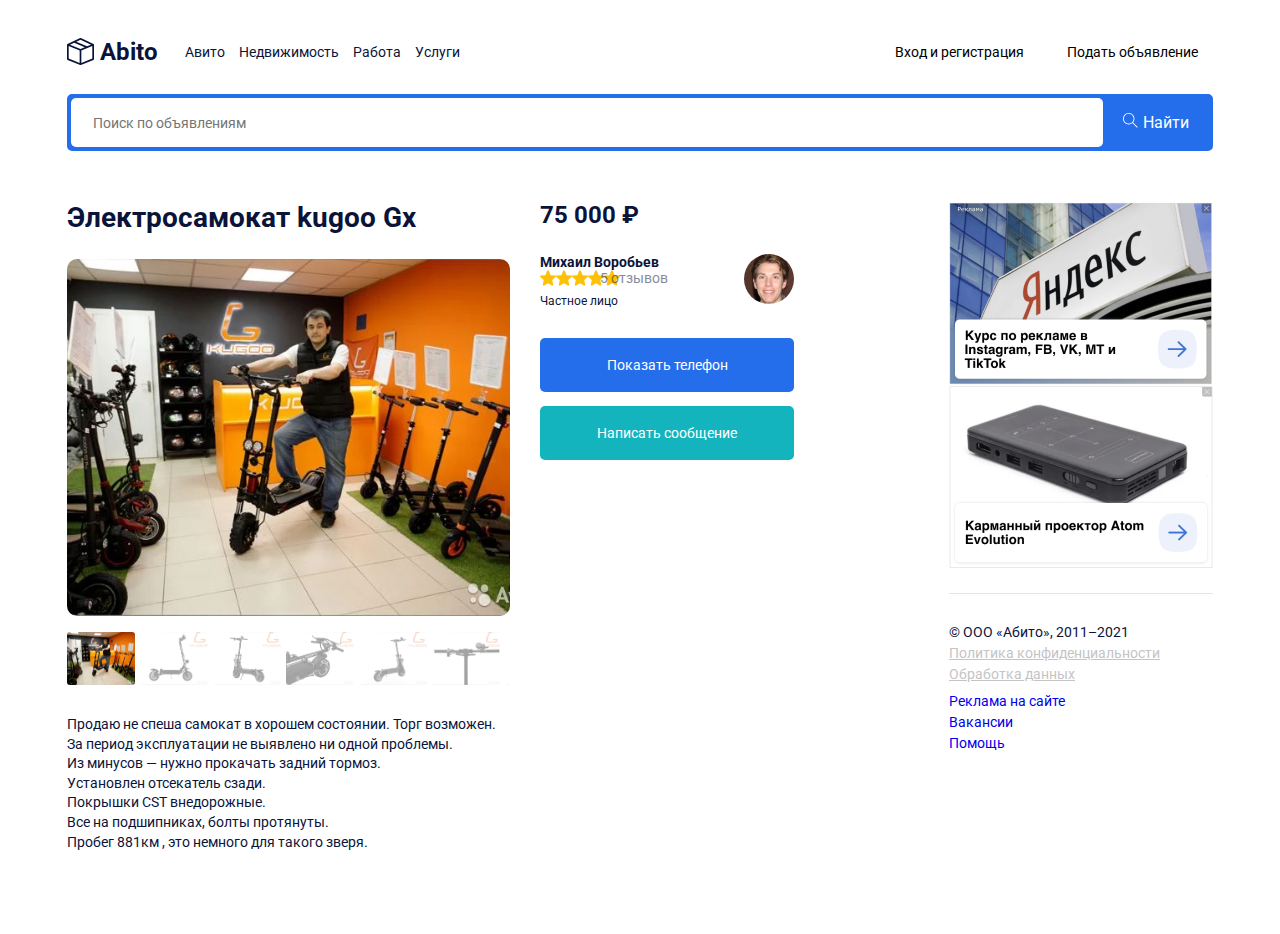
==== single.html @ 17b5e108 "Add files via upload" ====
<!DOCTYPE html>
<html lang="en">

<head>
  <meta charset="UTF-8">
  <meta name="viewport" content="width=device-width, initial-scale=1.0">
  <title>Document</title>

  <link rel="preconnect" href="https://fonts.googleapis.com">
  <link rel="preconnect" href="https://fonts.gstatic.com" crossorigin>
  <link href="https://fonts.googleapis.com/css2?family=Roboto:wght@400;700&display=swap" rel="stylesheet">
  <link rel="stylesheet" href="https://unpkg.com/swiper/swiper-bundle.min.css" />

  <link rel="stylesheet" href="css/style.min.css">
</head>

<body class="page">

  <div class="container">
    <header class="page__header header">
      <a class="logo" href="index.html">
        <img class="logo__img img-svg" src="images/logo.svg" alt="logo">
        <span class="logo__title">Abito</span>
      </a>

      <nav class="header__nav nav nav--horizontal">
        <ul>
          <li class="nav__item nav__link--horizontal">
            <a href="#" class="link link--inherit nav__link">Авито</a>
          </li>
          <li class="nav__item nav__link--horizontal">
            <a href="#" class="link link--inherit nav__link">Недвижимость</a>
          </li>
          <li class="nav__item nav__link--horizontal">
            <a href="#" class="link link--inherit nav__link">Работа</a>
          </li>
          <li class="nav__item nav__link--horizontal">
            <a href="#" class="link link--inherit nav__link">Услуги</a>
          </li>
        </ul>
      </nav>
      <div class="header__button-group">
        <button class="button button--text header__button">Вход и регистрация</button>
        <button class="button button--blue header__button">Подать объявление</button>
      </div>
      <div class="search header__search">
        <input type="text" class="input search__input" placeholder="Поиск по объявлениям">
        <button class="button button--primary search__button">
          <img class="button__img img-svg" src="images/search.svg" alt="search">
          <span class="button__text">Найти</span>
        </button>
      </div>
    </header>
  </div>
  <div class="container">
    <div class=" page__container">
      <main class="page__main main--single-page">
        <div class="announcement main__item-main--single-page">
          <h1 class="h1">Электросамокат kugoo Gx</h1>

          <div class="swiper announcement__swiper">
            <div class="swiper-container swiper-gallery-main">
              <div class="swiper-wrapper">
                <div class="swiper-slide">
                  <img src="images/announcement/1.webp" />
                </div>
                <div class="swiper-slide">
                  <img src="images/announcement/2.webp" />
                </div>
                <div class="swiper-slide">
                  <img src="images/announcement/3.webp" />
                </div>
                <div class="swiper-slide">
                  <img src="images/announcement/4.webp" />
                </div>
                <div class="swiper-slide">
                  <img src="images/announcement/5.jpg" />
                </div>
                <div class="swiper-slide">
                  <img src="images/announcement/6.jpg" />
                </div>
                <div class="swiper-slide">
                  <img src="images/announcement/7.jpg" />
                </div>
              </div>
            </div>
            <div thumbsSlider="" class="swiper-container swiper-gallery">
              <div class="swiper-wrapper">
                <div class="swiper-slide">
                  <img src="images/announcement/1.webp" />
                </div>
                <div class="swiper-slide">
                  <img src="images/announcement/2.webp" />
                </div>
                <div class="swiper-slide">
                  <img src="images/announcement/3.webp" />
                </div>
                <div class="swiper-slide">
                  <img src="images/announcement/4.webp" />
                </div>
                <div class="swiper-slide">
                  <img src="images/announcement/5.jpg" />
                </div>
                <div class="swiper-slide">
                  <img src="images/announcement/6.jpg" />
                </div>
                <div class="swiper-slide">
                  <img src="images/announcement/7.jpg" />
                </div>
              </div>
            </div>
          </div>
          <div class="announcement__text">
            <p>
              Продаю не спеша самокат в хорошем состоянии.
              Торг возможен. <br>
              За период эксплуатации не выявлено ни одной проблемы.<br>
              Из минусов — нужно прокачать задний тормоз.<br>
              Установлен отсекатель сзади.<br>
              Покрышки CST внедорожные.<br>
              Все на подшипниках, болты протянуты.<br>
              Пробег 881км , это немного для такого зверя.<br>
            </p>
          </div>
        </div>
        <div class="author main__item-aside--single-page">
          <strong class="author__price">75 000 ₽</strong>
          <div class="author__wrapper">
            <div class="author__content">
              <a href="#" class="author__name">Михаил Воробьев</a>
              <div class="rating">
                <div class="rating__stars">
                  <img src="images/star.svg" alt="star">
                  <img src="images/star.svg" alt="star">
                  <img src="images/star.svg" alt="star">
                  <img src="images/star.svg" alt="star">
                  <img src="images/star.svg" alt="star">
                </div>
                <p class="rating__count">5 отзывов</p>
              </div>
              <div class="author__status">Частное лицо</div>
            </div>
            <a href="#"><img src="images/author.jpg" alt="фото автора" class="author__img"></a>
          </div>
          <div class="author__button">
            <button class="button button--block button--primary">Показать телефон</button>
            <button class="button button--block button--succes">Написать сообщение</button>
          </div>
        </div>
      </main>
      <aside class="page__aside">
        <div>
          <a href="#">
            <img src="images/commercial/1.png" alt="">
          </a>
          <a href="#">
            <img src="images/commercial/2.png" alt="">
          </a>
        </div>
        <footer class="footer">
          <p class="footer__text">© ООО «Абито», 2011–2021</p>
          <a href="#" class="link link--gray link--td-under footer__link">Политика конфиденциальности</a>
          <a href="#" class="link link--gray link--td-under footer__link">Обработка данных</a>
          <nav class="nav footer__nav">
            <ul>
              <li class="nav__item">
                <a href="#" class="nav__link nav__link--vertical">Реклама на сайте</a>
              </li>
              <li class="nav__item">
                <a href="#" class="nav__link nav__link--vertical">Вакансии</a>
              </li>
              <li class="nav__item">
                <a href="#" class="nav__link nav__link--vertical">Помощь</a>
              </li>
            </ul>
          </nav>
        </footer>
      </aside>
    </div>
  </div>




  <script src="https://unpkg.com/swiper/swiper-bundle.min.js"></script>
  <script src="js/main.min.js"></script>
</body>

</html>
---- css/style.min.css ----
html{-webkit-box-sizing:border-box;box-sizing:border-box}*,*::after,*::before{-webkit-box-sizing:inherit;box-sizing:inherit}ul[class],ol[class]{padding:0}body,h1,h2,h3,h4,h5,h6,p,ul,ol,li,figure,figcaption,blockquote,dl,dd{margin:0}ul[class]{list-style:none}img{max-width:100%;display:block}input,button,textarea,select{font:inherit}a{text-decoration:none}html,body{height:100%;font-family:'roboto', sans-serif;color:#0A143A;font-size:14px}.container{max-width:1186px;margin:0 auto;padding:0 20px}.page__container{margin-top:50px;display:-webkit-box;display:-ms-flexbox;display:flex;-webkit-box-orient:horizontal;-webkit-box-direction:normal;-ms-flex-flow:row wrap;flex-flow:row wrap;margin-left:-15px;margin-right:-15px;-webkit-box-pack:justify;-ms-flex-pack:justify;justify-content:space-between}.page__aside{padding-left:15px;padding-right:15px;width:100%}@media (min-width: 500px){.page__aside{width:30%}}@media (min-width: 850px){.page__aside{width:25%}}.page__main{max-width:100%;padding-left:15px;padding-right:15px;width:100%}@media (min-width: 500px){.page__main{width:70%}}@media (min-width: 850px){.page__main{width:75%}}.h1{margin-bottom:25px;font-weight:24px;font-weight:bold}.h2{font-size:18px;font-weight:bold;margin-bottom:33px}.h3{font-size:16px;font-weight:bold;margin-bottom:5px}.h3--accent{color:#256EEB}.h4{font-weight:bold}.header{margin-top:34px;display:-webkit-box;display:-ms-flexbox;display:flex;-ms-flex-wrap:wrap;flex-wrap:wrap;-webkit-box-align:center;-ms-flex-align:center;align-items:center}.header__nav{-webkit-box-flex:1;-ms-flex:1 0 auto;flex:1 0 auto;margin:5px 20px}.header__button+.header__button{margin-left:10px}.header__search{-webkit-box-flex:0;-ms-flex:0 0 100%;flex:0 0 100%}.nav ul{padding:0;list-style:none}.nav--horizontal ul{display:-webkit-box;display:-ms-flexbox;display:flex}.nav__link{display:block;-webkit-transition:color .15s ease-in;-o-transition:color .15s ease-in;transition:color .15s ease-in}.nav__link--horizontal{padding:5px;margin:0 2px}.nav__link:hover{color:#256EEB}.nav__link--vertical{margin-bottom:5px}.link{display:block}.link--inherit{color:inherit}.link:hover{color:#548def}.link--gray{color:#C4C4C4}.link--td-under{text-decoration:underline}.logo{display:-webkit-box;display:-ms-flexbox;display:flex}.logo:hover .logo__title{-webkit-transition:color .15s ease-in;-o-transition:color .15s ease-in;transition:color .15s ease-in;color:#256EEB}.logo:hover path{-webkit-transition:fill .15s ease-in;-o-transition:fill .15s ease-in;transition:fill .15s ease-in;fill:#256EEB}.logo__img{display:block;width:27px;height:27px}.logo__title{display:block;margin-left:6px;font-weight:bold;color:#0A143A;font-size:24px}.button{background-color:initial;border:none;cursor:pointer;padding:10px 15px;border-radius:5px;-webkit-transition:background-color .15s ease-in, color .15s ease-in;-o-transition:background-color .15s ease-in, color .15s ease-in;transition:background-color .15s ease-in, color .15s ease-in}.button--text:hover{color:#256EEB;text-decoration:underline}.button--block{display:block;width:100%;padding:19px;margin-bottom:14px}.button--primary{background-color:#256EEB;color:#fff}.button--primary:hover{background-color:#1356ca}.button--succes{background-color:#14B4BE;color:#fff}.button--succes:hover{background-color:#0f8890}.button__img{margin-right:5px;margin-bottom:-2px}.button__text{font-size:16px}.search{margin-top:24px;display:-webkit-box;display:-ms-flexbox;display:flex;background-color:#256EEB;border:4px solid #256EEB;border-radius:5px}.search__input{-webkit-box-flex:1;-ms-flex:1 0 auto;flex:1 0 auto}.search__button{display:-webkit-box;display:-ms-flexbox;display:flex;padding:15px 20px;border-radius:none}.input{border:none;border-radius:5px;padding:14px 22px}.card{display:-webkit-box;display:-ms-flexbox;display:flex;-webkit-box-orient:horizontal;-webkit-box-direction:normal;-ms-flex-flow:row wrap;flex-flow:row wrap;margin-left:-15px;margin-right:-15px}.card__item{padding-left:15px;padding-right:15px;width:100%;margin-bottom:16px}@media (min-width: 500px){.card__item{width:50%}}@media (min-width: 850px){.card__item{width:33.33333%}}.card__img{width:100%;border-radius:10px;margin-bottom:12px}.card__top{display:-webkit-box;display:-ms-flexbox;display:flex}.card__title{max-width:calc(100% - 65px);-webkit-box-flex:1;-ms-flex:1 0 auto;flex:1 0 auto}.card__like{width:15px;height:15px;margin-left:50px;cursor:pointer}.card__like--active path{fill:#256EEB}.card__price{font-size:16PX;font-weight:bold;margin-bottom:10px}.card__addres,.card__time{margin-bottom:4px;color:#C4C4C4}.service__item{margin-bottom:25px}.service__img{margin-bottom:7px}.service__title{margin-bottom:5px}.main--single-page{display:-webkit-box;display:-ms-flexbox;display:flex;display:flex;-webkit-box-orient:horizontal;-webkit-box-direction:normal;-ms-flex-flow:row wrap;flex-flow:row wrap;margin-left:-15px;margin-right:-15px}.main__item-main--single-page{padding-left:15px;padding-right:15px;width:88.88889%}@media (min-width: 850px){.main__item-main--single-page{width:55.55556%}}.main__item-aside--single-page{padding-left:15px;padding-right:15px;width:88.88889%}@media (min-width: 850px){.main__item-aside--single-page{width:33.33333%}}.announcement__swiper{margin-bottom:30px}.announcement__text{line-height:1.4}.author__wrapper{display:-webkit-box;display:-ms-flexbox;display:flex;margin-bottom:30px}.author__content{-webkit-box-flex:1;-ms-flex:1 0 auto;flex:1 0 auto}.author__price{display:block;font-size:24px;margin-bottom:25px}.author__name{color:#0A143A;font-weight:bold;margin-bottom:7px;-webkit-transition:color .15s ease-in, -webkit-text-decoration .15s ease-in;transition:color .15s ease-in, -webkit-text-decoration .15s ease-in;-o-transition:color .15s ease-in, text-decoration .15s ease-in;transition:color .15s ease-in, text-decoration .15s ease-in;transition:color .15s ease-in, text-decoration .15s ease-in, -webkit-text-decoration .15s ease-in}.author__name:hover{text-decoration:underline;color:#122366}.author__status{font-size:12px}.author__img{display:block;background-color:#C4C4C4;width:50px;height:50px;border-radius:50%}.rating{display:-webkit-box;display:-ms-flexbox;display:flex;margin-bottom:8px}.rating__stars{margin-right:10px;display:-webkit-box;display:-ms-flexbox;display:flex}.rating__count{opacity:0.5}.swiper-container{width:100%;height:100%}.swiper-slide{text-align:center;font-size:18px;background:#fff;display:-webkit-box;display:-ms-flexbox;display:flex;-webkit-box-pack:center;-ms-flex-pack:center;justify-content:center;-webkit-box-align:center;-ms-flex-align:center;align-items:center}.swiper-slide img{display:block;width:100%;height:100%;border-radius:10px;-o-object-fit:cover;object-fit:cover}.swiper-container{width:100%;margin-left:auto;margin-right:auto}.swiper-slide{background-size:cover;background-position:center}.swiper-gallery-main{height:357px;width:100%;margin-bottom:16px}.swiper-gallery{height:53px;-webkit-box-sizing:border-box;box-sizing:border-box}.swiper-gallery .swiper-slide{width:63px;height:100%;opacity:0.4}.swiper-gallery .swiper-slide-thumb-active{opacity:1}.swiper-gallery img{display:block;border-radius:3px;width:100%;height:100%;-o-object-fit:cover;object-fit:cover}.footer{padding-top:30px;border-top:1px solid #E5E5E5;margin-top:25px}.footer__link,.footer__text{margin-bottom:5px}.footer__nav{margin-top:11px}
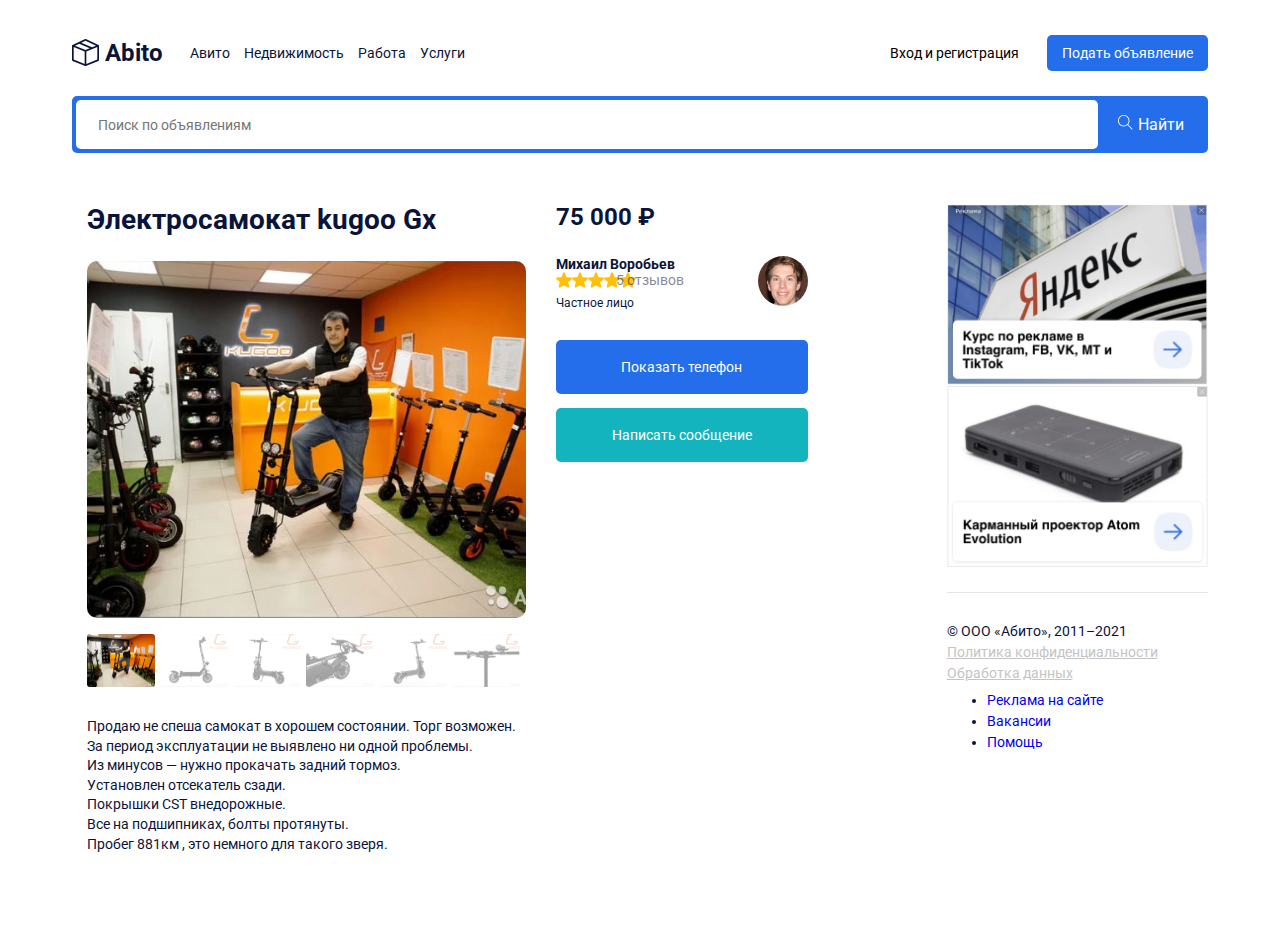
==== commit e97455fb: "Add files via upload" ====
--- a/single.html
+++ b/single.html
@@ -16,42 +16,51 @@
 
 <body class="page">
 
-  <div class="container">
-    <header class="page__header header">
-      <a class="logo" href="index.html">
-        <img class="logo__img img-svg" src="images/logo.svg" alt="logo">
-        <span class="logo__title">Abito</span>
-      </a>
-
-      <nav class="header__nav nav nav--horizontal">
-        <ul>
-          <li class="nav__item nav__link--horizontal">
-            <a href="#" class="link link--inherit nav__link">Авито</a>
-          </li>
-          <li class="nav__item nav__link--horizontal">
-            <a href="#" class="link link--inherit nav__link">Недвижимость</a>
-          </li>
-          <li class="nav__item nav__link--horizontal">
-            <a href="#" class="link link--inherit nav__link">Работа</a>
-          </li>
-          <li class="nav__item nav__link--horizontal">
-            <a href="#" class="link link--inherit nav__link">Услуги</a>
-          </li>
-        </ul>
-      </nav>
-      <div class="header__button-group">
-        <button class="button button--text header__button">Вход и регистрация</button>
-        <button class="button button--blue header__button">Подать объявление</button>
-      </div>
-      <div class="search header__search">
-        <input type="text" class="input search__input" placeholder="Поиск по объявлениям">
-        <button class="button button--primary search__button">
-          <img class="button__img img-svg" src="images/search.svg" alt="search">
-          <span class="button__text">Найти</span>
-        </button>
-      </div>
-    </header>
-  </div>
+    <div class="container">
+      <header class="page__header header">
+        <a class="logo" href="index.html">
+          <img class="logo__img img-svg" src="images/logo.svg" alt="logo">
+          <span class="logo__title">Abito</span>
+        </a>
+    
+    
+        <input id="nav__toggle" class="nav__toggle" type="checkbox" />
+        <label class="nav__btn" for="nav__toggle">
+          <span></span>
+        </label>
+        <div class="header__mobile-menu">
+          <nav class="header__nav nav nav--horizontal">
+    
+            <ul class="nav__list">
+              <li class="nav__item nav__link--horizontal">
+                <a href="#" class="link link--inherit nav__link">Авито</a>
+              </li>
+              <li class="nav__item nav__link--horizontal">
+                <a href="#" class="link link--inherit nav__link">Недвижимость</a>
+              </li>
+              <li class="nav__item nav__link--horizontal">
+                <a href="#" class="link link--inherit nav__link">Работа</a>
+              </li>
+              <li class="nav__item nav__link--horizontal">
+                <a href="#" class="link link--inherit nav__link">Услуги</a>
+              </li>
+            </ul>
+          </nav>
+          <div class="header__button-group">
+            <button class="button button--text header__button">Вход и регистрация</button>
+            <button class="button button--primary header__button">Подать объявление</button>
+          </div>
+        </div>
+    
+        <div class="search header__search">
+          <input type="text" class="input search__input" placeholder="Поиск по объявлениям">
+          <button class="button button--primary search__button">
+            <img class="button__img img-svg" src="images/search.svg" alt="search">
+            <span class="button__text">Найти</span>
+          </button>
+        </div>
+      </header>
+    </div>
   <div class="container">
     <div class=" page__container">
       <main class="page__main main--single-page">
@@ -62,50 +71,50 @@
             <div class="swiper-container swiper-gallery-main">
               <div class="swiper-wrapper">
                 <div class="swiper-slide">
-                  <img src="images/announcement/1.webp" />
+                  <img src="images/announcement/1.webp" alt=""/>
                 </div>
                 <div class="swiper-slide">
-                  <img src="images/announcement/2.webp" />
+                  <img src="images/announcement/2.webp" alt=""/>
                 </div>
                 <div class="swiper-slide">
-                  <img src="images/announcement/3.webp" />
+                  <img src="images/announcement/3.webp" alt=""/>
                 </div>
                 <div class="swiper-slide">
-                  <img src="images/announcement/4.webp" />
+                  <img src="images/announcement/4.webp" alt=""/>
                 </div>
                 <div class="swiper-slide">
-                  <img src="images/announcement/5.jpg" />
+                  <img src="images/announcement/5.jpg" alt=""/>
                 </div>
                 <div class="swiper-slide">
-                  <img src="images/announcement/6.jpg" />
+                  <img src="images/announcement/6.jpg" alt=""/>
                 </div>
                 <div class="swiper-slide">
-                  <img src="images/announcement/7.jpg" />
+                  <img src="images/announcement/7.jpg" alt=""/>
                 </div>
               </div>
             </div>
             <div thumbsSlider="" class="swiper-container swiper-gallery">
               <div class="swiper-wrapper">
                 <div class="swiper-slide">
-                  <img src="images/announcement/1.webp" />
+                  <img src="images/announcement/1.webp" alt=""/>
                 </div>
                 <div class="swiper-slide">
-                  <img src="images/announcement/2.webp" />
+                  <img src="images/announcement/2.webp" alt=""/>
                 </div>
                 <div class="swiper-slide">
-                  <img src="images/announcement/3.webp" />
+                  <img src="images/announcement/3.webp" alt=""/>
                 </div>
                 <div class="swiper-slide">
-                  <img src="images/announcement/4.webp" />
+                  <img src="images/announcement/4.webp" alt=""/>
                 </div>
                 <div class="swiper-slide">
-                  <img src="images/announcement/5.jpg" />
+                  <img src="images/announcement/5.jpg" alt=""/>
                 </div>
                 <div class="swiper-slide">
-                  <img src="images/announcement/6.jpg" />
+                  <img src="images/announcement/6.jpg" alt=""/>
                 </div>
                 <div class="swiper-slide">
-                  <img src="images/announcement/7.jpg" />
+                  <img src="images/announcement/7.jpg" alt=""/>
                 </div>
               </div>
             </div>
@@ -149,7 +158,7 @@
         </div>
       </main>
       <aside class="page__aside">
-        <div>
+        <div class="klfj">
           <a href="#">
             <img src="images/commercial/1.png" alt="">
           </a>
--- a/css/style.min.css
+++ b/css/style.min.css
@@ -1,7 +1,7 @@
-html{-webkit-box-sizing:border-box;box-sizing:border-box}*,*::after,*::before{-webkit-box-sizing:inherit;box-sizing:inherit}ul[class],ol[class]{padding:0}body,h1,h2,h3,h4,h5,h6,p,ul,ol,li,figure,figcaption,blockquote,dl,dd{margin:0}ul[class]{list-style:none}img{max-width:100%;display:block}input,button,textarea,select{font:inherit}a{text-decoration:none}html,body{height:100%;font-family:'roboto', sans-serif;color:#0A143A;font-size:14px}.container{max-width:1186px;margin:0 auto;padding:0 20px}.page__container{margin-top:50px;display:-webkit-box;display:-ms-flexbox;display:flex;-webkit-box-orient:horizontal;-webkit-box-direction:normal;-ms-flex-flow:row wrap;flex-flow:row wrap;margin-left:-15px;margin-right:-15px;-webkit-box-pack:justify;-ms-flex-pack:justify;justify-content:space-between}.page__aside{padding-left:15px;padding-right:15px;width:100%}@media (min-width: 500px){.page__aside{width:30%}}@media (min-width: 850px){.page__aside{width:25%}}.page__main{max-width:100%;padding-left:15px;padding-right:15px;width:100%}@media (min-width: 500px){.page__main{width:70%}}@media (min-width: 850px){.page__main{width:75%}}.h1{margin-bottom:25px;font-weight:24px;font-weight:bold}.h2{font-size:18px;font-weight:bold;margin-bottom:33px}.h3{font-size:16px;font-weight:bold;margin-bottom:5px}.h3--accent{color:#256EEB}.h4{font-weight:bold}.header{margin-top:34px;display:-webkit-box;display:-ms-flexbox;display:flex;-ms-flex-wrap:wrap;flex-wrap:wrap;-webkit-box-align:center;-ms-flex-align:center;align-items:center}.header__nav{-webkit-box-flex:1;-ms-flex:1 0 auto;flex:1 0 auto;margin:5px 20px}.header__button+.header__button{margin-left:10px}.header__search{-webkit-box-flex:0;-ms-flex:0 0 100%;flex:0 0 100%}.nav ul{padding:0;list-style:none}.nav--horizontal ul{display:-webkit-box;display:-ms-flexbox;display:flex}.nav__link{display:block;-webkit-transition:color .15s ease-in;-o-transition:color .15s ease-in;transition:color .15s ease-in}.nav__link--horizontal{padding:5px;margin:0 2px}.nav__link:hover{color:#256EEB}.nav__link--vertical{margin-bottom:5px}.link{display:block}.link--inherit{color:inherit}.link:hover{color:#548def}.link--gray{color:#C4C4C4}.link--td-under{text-decoration:underline}.logo{display:-webkit-box;display:-ms-flexbox;display:flex}.logo:hover .logo__title{-webkit-transition:color .15s ease-in;-o-transition:color .15s ease-in;transition:color .15s ease-in;color:#256EEB}.logo:hover path{-webkit-transition:fill .15s ease-in;-o-transition:fill .15s ease-in;transition:fill .15s ease-in;fill:#256EEB}.logo__img{display:block;width:27px;height:27px}.logo__title{display:block;margin-left:6px;font-weight:bold;color:#0A143A;font-size:24px}.button{background-color:initial;border:none;cursor:pointer;padding:10px 15px;border-radius:5px;-webkit-transition:background-color .15s ease-in, color .15s ease-in;-o-transition:background-color .15s ease-in, color .15s ease-in;transition:background-color .15s ease-in, color .15s ease-in}.button--text:hover{color:#256EEB;text-decoration:underline}.button--block{display:block;width:100%;padding:19px;margin-bottom:14px}.button--primary{background-color:#256EEB;color:#fff}.button--primary:hover{background-color:#1356ca}.button--succes{background-color:#14B4BE;color:#fff}.button--succes:hover{background-color:#0f8890}.button__img{margin-right:5px;margin-bottom:-2px}.button__text{font-size:16px}.search{margin-top:24px;display:-webkit-box;display:-ms-flexbox;display:flex;background-color:#256EEB;border:4px solid #256EEB;border-radius:5px}.search__input{-webkit-box-flex:1;-ms-flex:1 0 auto;flex:1 0 auto}.search__button{display:-webkit-box;display:-ms-flexbox;display:flex;padding:15px 20px;border-radius:none}.input{border:none;border-radius:5px;padding:14px 22px}.card{display:-webkit-box;display:-ms-flexbox;display:flex;-webkit-box-orient:horizontal;-webkit-box-direction:normal;-ms-flex-flow:row wrap;flex-flow:row wrap;margin-left:-15px;margin-right:-15px}.card__item{padding-left:15px;padding-right:15px;width:100%;margin-bottom:16px}@media (min-width: 500px){.card__item{width:50%}}@media (min-width: 850px){.card__item{width:33.33333%}}.card__img{width:100%;border-radius:10px;margin-bottom:12px}.card__top{display:-webkit-box;display:-ms-flexbox;display:flex}.card__title{max-width:calc(100% - 65px);-webkit-box-flex:1;-ms-flex:1 0 auto;flex:1 0 auto}.card__like{width:15px;height:15px;margin-left:50px;cursor:pointer}.card__like--active path{fill:#256EEB}.card__price{font-size:16PX;font-weight:bold;margin-bottom:10px}.card__addres,.card__time{margin-bottom:4px;color:#C4C4C4}.service__item{margin-bottom:25px}.service__img{margin-bottom:7px}.service__title{margin-bottom:5px}.main--single-page{display:-webkit-box;display:-ms-flexbox;display:flex;display:flex;-webkit-box-orient:horizontal;-webkit-box-direction:normal;-ms-flex-flow:row wrap;flex-flow:row wrap;margin-left:-15px;margin-right:-15px}.main__item-main--single-page{padding-left:15px;padding-right:15px;width:88.88889%}@media (min-width: 850px){.main__item-main--single-page{width:55.55556%}}.main__item-aside--single-page{padding-left:15px;padding-right:15px;width:88.88889%}@media (min-width: 850px){.main__item-aside--single-page{width:33.33333%}}.announcement__swiper{margin-bottom:30px}.announcement__text{line-height:1.4}.author__wrapper{display:-webkit-box;display:-ms-flexbox;display:flex;margin-bottom:30px}.author__content{-webkit-box-flex:1;-ms-flex:1 0 auto;flex:1 0 auto}.author__price{display:block;font-size:24px;margin-bottom:25px}.author__name{color:#0A143A;font-weight:bold;margin-bottom:7px;-webkit-transition:color .15s ease-in,+html{-webkit-box-sizing:border-box;box-sizing:border-box}*,*::after,*::before{-webkit-box-sizing:inherit;box-sizing:inherit}ul[class],ol[class]{padding:0}body,h1,h2,h3,h4,h5,h6,p,ul,ol,li,figure,figcaption,blockquote,dl,dd{margin:0}ul[class]{list-style:none}img{max-width:100%;display:block}input,button,textarea,select{font:inherit}a{text-decoration:none}html,body{height:100%;font-family:'roboto', sans-serif;color:#0A143A;font-size:14px}.container{max-width:1186px;margin:0 auto;padding:0 25px}.page__container{margin-top:50px;display:-webkit-box;display:-ms-flexbox;display:flex;-webkit-box-orient:horizontal;-webkit-box-direction:normal;-ms-flex-flow:row wrap;flex-flow:row wrap;margin-left:-15px;margin-right:-15px;-webkit-box-pack:justify;-ms-flex-pack:justify;justify-content:space-between}.page__aside{padding-left:15px;padding-right:15px;width:100%}@media (min-width: 1000px){.page__aside{width:30%}}@media (min-width: 1186px){.page__aside{width:25%}}@media (max-width: 1000px){.page__aside{margin-top:30px}.page__aside>.klfj{-webkit-box-pack:center;-ms-flex-pack:center;justify-content:center;display:-webkit-box;display:-ms-flexbox;display:flex;-ms-flex-wrap:wrap;flex-wrap:wrap}}.page__main{max-width:100%;padding-left:15px;padding-right:15px;width:100%}@media (min-width: 1000px){.page__main{width:70%}}@media (min-width: 1186px){.page__main{width:75%}}.h1{margin-bottom:25px;font-weight:24px;font-weight:bold}.h2{font-size:18px;font-weight:bold;margin-bottom:33px}.h3{font-size:16px;font-weight:bold;margin-bottom:5px}.h3--accent{color:#256EEB}.h4{font-weight:bold}.header{margin-top:35px;display:-webkit-box;display:-ms-flexbox;display:flex;-ms-flex-wrap:wrap;flex-wrap:wrap;-webkit-box-align:center;-ms-flex-align:center;align-items:center;position:relative}@media (max-width: 600px){.header{margin-top:25px}}.header__nav{-webkit-box-flex:1;-ms-flex:1 0 auto;flex:1 0 auto;margin:5px 20px}@media (max-width: 1000px){.header__nav{margin:0 8px}}@media (max-width: 600px){.header__button{margin:0;width:100%}}.header__button+.header__button{margin-left:10px}@media (max-width: 600px){.header__button+.header__button{margin:0}}.header__search{-webkit-box-flex:0;-ms-flex:0 0 100%;flex:0 0 100%}.header__mobile-menu{display:-webkit-box;display:-ms-flexbox;display:flex;-webkit-box-flex:1;-ms-flex:1 0 auto;flex:1 0 auto}@media (max-width: 1000px){.header__mobile-menu{-webkit-box-align:center;-ms-flex-align:center;align-items:center;-webkit-box-orient:vertical;-webkit-box-direction:normal;-ms-flex-direction:column;flex-direction:column;display:none}}.nav__list{padding:0;list-style:none}.nav--horizontal ul{display:-webkit-box;display:-ms-flexbox;display:flex;-ms-flex-wrap:wrap;flex-wrap:wrap}@media (max-width: 1000px){.nav--horizontal ul{margin:20px 0;-webkit-box-pack:center;-ms-flex-pack:center;justify-content:center}}@media (max-width: 400px){.nav--horizontal ul{margin:10px 0;-webkit-box-align:center;-ms-flex-align:center;align-items:center;-webkit-box-orient:vertical;-webkit-box-direction:normal;-ms-flex-direction:column;flex-direction:column}}.nav__link{display:block;-webkit-transition:color .15s ease-in;-o-transition:color .15s ease-in;transition:color .15s ease-in}.nav__link--horizontal{padding:5px;margin:0 2px}@media (max-width: 1000px){.nav__link--horizontal{width:100%}}.nav__link:hover{color:#256EEB}.nav__link--vertical{margin-bottom:5px}.nav__toggle:checked ~ .nav__btn>span{-webkit-transform:rotate(45deg);-ms-transform:rotate(45deg);transform:rotate(45deg)}.nav__toggle:checked ~ .nav__btn>span::before{visibility:hidden;top:0;-webkit-transform:rotate(0);-ms-transform:rotate(0);transform:rotate(0)}.nav__toggle:checked ~ .nav__btn>span::after{width:100%;top:0;left:0;right:inherit;-webkit-transform:rotate(90deg);-ms-transform:rotate(90deg);transform:rotate(90deg)}.nav__toggle:checked ~ .header__mobile-menu{display:-webkit-box;display:-ms-flexbox;display:flex;-webkit-box-flex:1;-ms-flex:1 0 100%;flex:1 0 100%}.nav__toggle{opacity:0;display:none;position:absolute;top:20px;right:20px}@media (max-width: 1000px){.nav__toggle{display:block}}.nav__btn{display:none;-webkit-box-align:center;-ms-flex-align:center;align-items:center;position:absolute;top:0;right:0;width:30px;height:15px;cursor:pointer;z-index:1}@media (max-width: 1000px){.nav__btn{display:-webkit-box;display:-ms-flexbox;display:flex}}.nav__btn>span,.nav__btn>span::before,.nav__btn>span::after{display:block;position:absolute;width:100%;height:2px;background-color:#000;-webkit-transition-duration:rotate .25s;-o-transition-duration:rotate .25s;transition-duration:rotate .25s}.nav__btn>span::before{content:'';top:-8px}.nav__btn>span::after{content:'';top:8px;right:0;width:20px}.link{display:block}.link--inherit{color:inherit}.link:hover{color:#548def}.link--gray{color:#C4C4C4}.link--td-under{text-decoration:underline}.logo{display:-webkit-box;display:-ms-flexbox;display:flex}.logo:hover .logo__title{-webkit-transition:color .15s ease-in;-o-transition:color .15s ease-in;transition:color .15s ease-in;color:#256EEB}.logo:hover path{-webkit-transition:fill .15s ease-in;-o-transition:fill .15s ease-in;transition:fill .15s ease-in;fill:#256EEB}.logo__img{display:block;width:27px;height:27px}.logo__title{display:block;margin-left:6px;font-weight:bold;color:#0A143A;font-size:24px}.button{background-color:initial;border:none;cursor:pointer;padding:10px 15px;border-radius:5px;-webkit-transition:background-color .15s ease-in, color .15s ease-in;-o-transition:background-color .15s ease-in, color .15s ease-in;transition:background-color .15s ease-in, color .15s ease-in}.button--text:hover{color:#256EEB;text-decoration:underline}.button--block{display:block;width:100%;padding:19px;margin-bottom:14px}.button--primary{background-color:#256EEB;color:#fff}.button--primary:hover{background-color:#1356ca}.button--succes{background-color:#14B4BE;color:#fff}.button--succes:hover{background-color:#0f8890}.button__img{margin-right:5px;margin-bottom:-2px}@media (max-width: 1000px){.button__img{margin:0px}}.button__text{font-size:16px}@media (max-width: 1000px){.button__text{display:none}}.search{margin-top:25px;display:-webkit-box;display:-ms-flexbox;display:flex;background-color:#256EEB;border:4px solid #256EEB;border-radius:5px}@media (max-width: 600px){.search{margin-top:20px}}.search__input{-webkit-box-flex:1;-ms-flex:1 0 auto;flex:1 0 auto}.search__button{display:-webkit-box;display:-ms-flexbox;display:flex;padding:15px 20px;border-radius:none}@media (max-width: 1000px){.search__button{padding:17px 12px}}.input{border:none;border-radius:5px;padding:14px 22px}.card{display:-webkit-box;display:-ms-flexbox;display:flex;-webkit-box-orient:horizontal;-webkit-box-direction:normal;-ms-flex-flow:row wrap;flex-flow:row wrap;margin-left:-15px;margin-right:-15px}.card__item{padding-left:15px;padding-right:15px;width:100%;margin-bottom:16px}@media (min-width: 500px){.card__item{width:50%}}@media (min-width: 750px){.card__item{width:33.33333%}}.card__img{width:100%;border-radius:10px;margin-bottom:12px}.card__top{display:-webkit-box;display:-ms-flexbox;display:flex}.card__title{max-width:calc(100% - 65px);-webkit-box-flex:1;-ms-flex:1 0 auto;flex:1 0 auto}.card__like{width:15px;height:15px;margin-left:50px;cursor:pointer}.card__like--active path{fill:#256EEB}.card__price{font-size:16PX;font-weight:bold;margin-bottom:10px}.card__addres,.card__time{margin-bottom:4px;color:#C4C4C4}.service__item{margin-bottom:25px}.service__img{margin-bottom:7px}.service__title{margin-bottom:5px}.main--single-page{display:-webkit-box;display:-ms-flexbox;display:flex;display:flex;-webkit-box-orient:horizontal;-webkit-box-direction:normal;-ms-flex-flow:row wrap;flex-flow:row wrap;margin-left:-15px;margin-right:-15px;margin:0}.main__item-main--single-page{padding-left:15px;padding-right:15px;width:100%}@media (min-width: 1000px){.main__item-main--single-page{width:55.55556%}}.main__item-aside--single-page{padding-left:15px;padding-right:15px;width:100%}@media (min-width: 1000px){.main__item-aside--single-page{width:33.33333%}}@media (max-width: 1000px){.main__item-aside--single-page{margin-top:30px}}.announcement{max-width:100%}.announcement__swiper{margin-bottom:30px}.announcement__text{line-height:1.4}.author__wrapper{display:-webkit-box;display:-ms-flexbox;display:flex;margin-bottom:30px}.author__content{-webkit-box-flex:1;-ms-flex:1 0 auto;flex:1 0 auto}.author__price{display:block;font-size:24px;margin-bottom:25px}.author__name{color:#0A143A;font-weight:bold;margin-bottom:7px;-webkit-transition:color .15s ease-in,  -webkit-text-decoration .15s ease-in;transition:color .15s ease-in,  -webkit-text-decoration .15s ease-in;-o-transition:color .15s ease-in,  text-decoration .15s ease-in;transition:color .15s ease-in,  text-decoration .15s ease-in;transition:color .15s ease-in,  text-decoration .15s ease-in,- -webkit-text-decoration .15s ease-in}.author__name:hover{text-decoration:underline;color:#122366}.author__status{font-size:12px}.author__img{display:block;background-color:#C4C4C4;width:50px;height:50px;border-radius:50%}.rating{display:-webkit-box;display:-ms-flexbox;display:flex;margin-bottom:8px}.rating__stars{margin-right:10px;display:-webkit-box;display:-ms-flexbox;display:flex}.rating__count{opacity:0.5}.swiper-container{width:100%;height:100%}.swiper-slide{text-align:center;font-size:18px;background:#fff;display:-webkit-box;display:-ms-flexbox;display:flex;-webkit-box-pack:center;-ms-flex-pack:center;justify-content:center;-webkit-box-align:center;-ms-flex-align:center;align-items:center}.swiper-slide img{display:block;width:100%;height:100%;border-radius:10px;-o-object-fit:cover;object-fit:cover}.swiper-container{width:100%;margin-left:auto;margin-right:auto}.swiper-slide{background-size:cover;background-position:center}.swiper-gallery-main{height:357px;width:100%;margin-bottom:16px}.swiper-gallery{height:53px;-webkit-box-sizing:border-box;box-sizing:border-box}.swiper-gallery .swiper-slide{width:63px;height:100%;opacity:0.4}.swiper-gallery .swiper-slide-thumb-active{opacity:1}.swiper-gallery img{display:block;border-radius:3px;width:100%;height:100%;-o-object-fit:cover;object-fit:cover}.footer{padding-top:30px;border-top:1px solid #E5E5E5;margin-top:25px}.footer__link,.footer__text{margin-bottom:5px}.footer__nav{margin-top:11px}
+ -webkit-text-decoration .15s ease-in}.author__name:hover{text-decoration:underline;color:#122366}.author__status{font-size:12px}.author__img{display:block;background-color:#C4C4C4;width:50px;height:50px;border-radius:50%}.rating{display:-webkit-box;display:-ms-flexbox;display:flex;margin-bottom:8px}.rating__stars{margin-right:10px;display:-webkit-box;display:-ms-flexbox;display:flex}.rating__count{opacity:0.5}.swiper{width:100%}.swiper-slide{text-align:center;font-size:18px;background:#fff;display:-webkit-box;display:-ms-flexbox;display:flex;-webkit-box-pack:center;-ms-flex-pack:center;justify-content:center;-webkit-box-align:center;-ms-flex-align:center;align-items:center}.swiper-slide img{display:block;width:100%;height:100%;border-radius:10px;-o-object-fit:cover;object-fit:cover}.swiper-container{width:100%;margin-left:auto;margin-right:auto}.swiper-slide{background-size:cover;background-position:center}.swiper-gallery-main{height:357px;width:100%;margin-bottom:16px}@media (max-width: 1000px){.swiper-gallery-main{height:203px}}.swiper-gallery{height:53px;-webkit-box-sizing:border-box;box-sizing:border-box}.swiper-gallery .swiper-slide{width:63px;height:100%;opacity:0.4}.swiper-gallery .swiper-slide-thumb-active{opacity:1}.swiper-gallery img{display:block;border-radius:3px;width:100%;height:100%;-o-object-fit:cover;object-fit:cover}.footer{padding:30px 0;border-top:1px solid #E5E5E5;margin-top:25px}.footer__link,.footer__text{margin-bottom:5px}.footer__nav{margin-top:11px}
